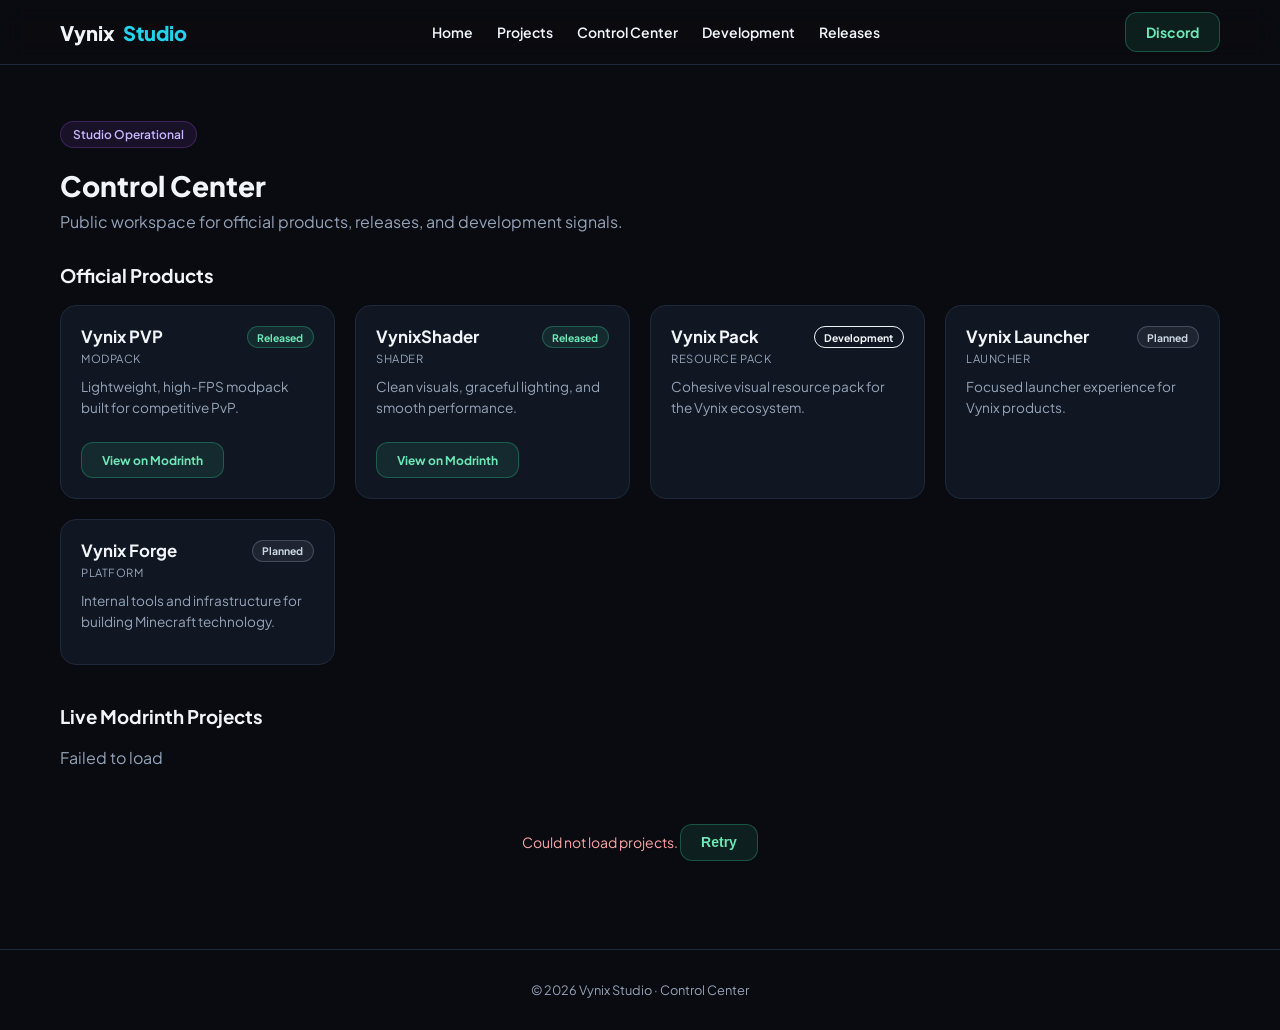
==== dashboard/index.html @ acf21849 "Add files via upload" ====
<!DOCTYPE html>
<html lang="en">
<head>
  <meta charset="UTF-8">
  <meta name="viewport" content="width=device-width, initial-scale=1.0">
  <title>Control Center | Vynix Studio</title>
  <link rel="preconnect" href="https://fonts.googleapis.com">
  <link href="https://fonts.googleapis.com/css2?family=Plus+Jakarta+Sans:wght@400;500;600;700;800&display=swap" rel="stylesheet">
  <link rel="stylesheet" href="https://cdnjs.cloudflare.com/ajax/libs/font-awesome/6.5.1/css/all.min.css">
  <link rel="stylesheet" href="../css/style.css">
</head>
<body>
  <header class="header">
    <div class="container nav">
      <a href="../index.html" class="logo">Vynix <span>Studio</span></a>
      <nav class="nav-links">
        <a href="../index.html">Home</a>
        <a href="../projects/index.html">Projects</a>
        <a href="index.html">Control Center</a>
        <a href="../development/index.html">Development</a>
        <a href="../releases/index.html">Releases</a>
      </nav>
      <a href="https://discord.gg/BH5TcybwG4" target="_blank" class="btn btn-secondary">Discord</a>
    </div>
  </header>

  <main class="section">
    <div class="container">
      <div class="badge">Studio Operational</div>
      <h2>Control Center</h2>
      <p class="section-subtitle">Public workspace for official products, releases, and development signals.</p>

      <h3 style="margin-top:2rem;">Official Products</h3>
      <div id="official-products-grid" class="grid grid-3" style="margin-bottom:2.5rem;"></div>

      <h3>Live Modrinth Projects</h3>
      <p id="creator-projects-status" class="section-subtitle" style="margin-bottom:1rem;">Loading...</p>
      <div id="creator-projects-grid" class="grid grid-2"></div>
    </div>
  </main>

  <footer class="footer">
    <div class="container">© 2026 Vynix Studio · Control Center</div>
  </footer>
  <script src="../js/main.js"></script>
</body>
</html>
---- css/style.css ----
/* Vynix Studio – Shared Styles */
:root {
  --bg: #0a0b10;
  --bg-elevated: #111722;
  --border: #1e293b;
  --text: #f1f5f9;
  --text-muted: #94a3b8;
  --cyan: #22d3ee;
  --purple: #a855f7;
  --emerald: #34d399;
  --amber: #fbbf24;
}

* { box-sizing: border-box; }
html, body { margin: 0; padding: 0; background: var(--bg); color: var(--text); font-family: "Plus Jakarta Sans", system-ui, sans-serif; }
a { color: inherit; text-decoration: none; }
img { max-width: 100%; height: auto; }

.container { max-width: 1200px; margin: 0 auto; padding: 0 1.25rem; }
.header { border-bottom: 1px solid var(--border); background: rgba(10,11,16,0.9); backdrop-filter: blur(12px); position: sticky; top: 0; z-index: 50; }
.nav { display: flex; align-items: center; justify-content: space-between; height: 64px; }
.logo { font-weight: 800; font-size: 1.25rem; display: flex; align-items: center; gap: 0.5rem; }
.logo span { color: var(--cyan); }
.nav-links { display: flex; gap: 1.5rem; font-size: 0.875rem; font-weight: 600; }
.nav-links a:hover { color: var(--cyan); }
.btn { display: inline-flex; align-items: center; gap: 0.5rem; padding: 0.6rem 1.25rem; border-radius: 0.75rem; font-weight: 700; font-size: 0.875rem; border: none; cursor: pointer; transition: 0.15s; }
.btn-primary { background: linear-gradient(to right, #9333ea, #06b6d4); color: white; }
.btn-secondary { background: rgba(52,211,153,0.1); border: 1px solid rgba(52,211,153,0.3); color: #6ee7b7; }
.btn:hover { transform: translateY(-1px); }

.hero { padding: 5rem 0 4rem; text-align: center; border-bottom: 1px solid var(--border); }
.hero h1 { font-size: clamp(2.25rem, 5vw, 4.5rem); font-weight: 800; line-height: 1.1; margin: 0 0 1rem; }
.hero p { color: var(--text-muted); max-width: 36rem; margin: 0 auto 2rem; font-size: 1.05rem; }
.badge { display: inline-flex; align-items: center; gap: 0.4rem; background: rgba(168,85,247,0.1); border: 1px solid rgba(168,85,247,0.25); color: #c4b5fd; font-size: 0.75rem; font-weight: 600; padding: 0.3rem 0.75rem; border-radius: 9999px; margin-bottom: 1.25rem; }

.section { padding: 3.5rem 0; }
.section h2 { font-size: 1.75rem; font-weight: 800; margin: 0 0 0.5rem; }
.section-subtitle { color: var(--text-muted); margin: 0 0 2rem; }

.grid { display: grid; gap: 1.25rem; }
.grid-2 { grid-template-columns: repeat(auto-fit, minmax(280px, 1fr)); }
.grid-3 { grid-template-columns: repeat(auto-fit, minmax(240px, 1fr)); }

.card { background: var(--bg-elevated); border: 1px solid var(--border); border-radius: 1rem; padding: 1.25rem; transition: 0.2s; }
.card:hover { border-color: rgba(34,211,238,0.4); transform: translateY(-2px); }
.card h3 { margin: 0 0 0.25rem; font-size: 1.05rem; }
.card .type { font-size: 0.7rem; color: var(--text-muted); text-transform: uppercase; letter-spacing: 0.05em; }
.card p { color: var(--text-muted); font-size: 0.85rem; line-height: 1.5; margin: 0.75rem 0; }
.stats { display: flex; gap: 1rem; font-size: 0.7rem; font-weight: 600; color: #64748b; }
.project-icon { width: 48px; height: 48px; border-radius: 0.75rem; object-fit: cover; background: #000; }

.footer { border-top: 1px solid var(--border); padding: 2rem 0; text-align: center; color: var(--text-muted); font-size: 0.8rem; }
.footer a { color: var(--cyan); }

.status-pill { display: inline-flex; align-items: center; gap: 0.35rem; padding: 0.2rem 0.6rem; border-radius: 9999px; font-size: 0.65rem; font-weight: 700; border: 1px solid; }
.status-released { background: rgba(52,211,153,0.1); color: #6ee7b7; border-color: rgba(52,211,153,0.3); }
.status-dev { background: rgba(59,130,246,0.1); color: #93c5fd; border-color: rgba(59,130,246,0.3); }
.status-planned { background: rgba(148,163,184,0.1); color: #cbd5e1; border-color: rgba(148,163,184,0.3); }

.loading { color: var(--text-muted); font-size: 0.875rem; padding: 2rem; text-align: center; }
.error { color: #fca5a5; }

@media (max-width: 768px) {
  .nav-links { display: none; }
  .hero { padding: 3rem 0; }
}
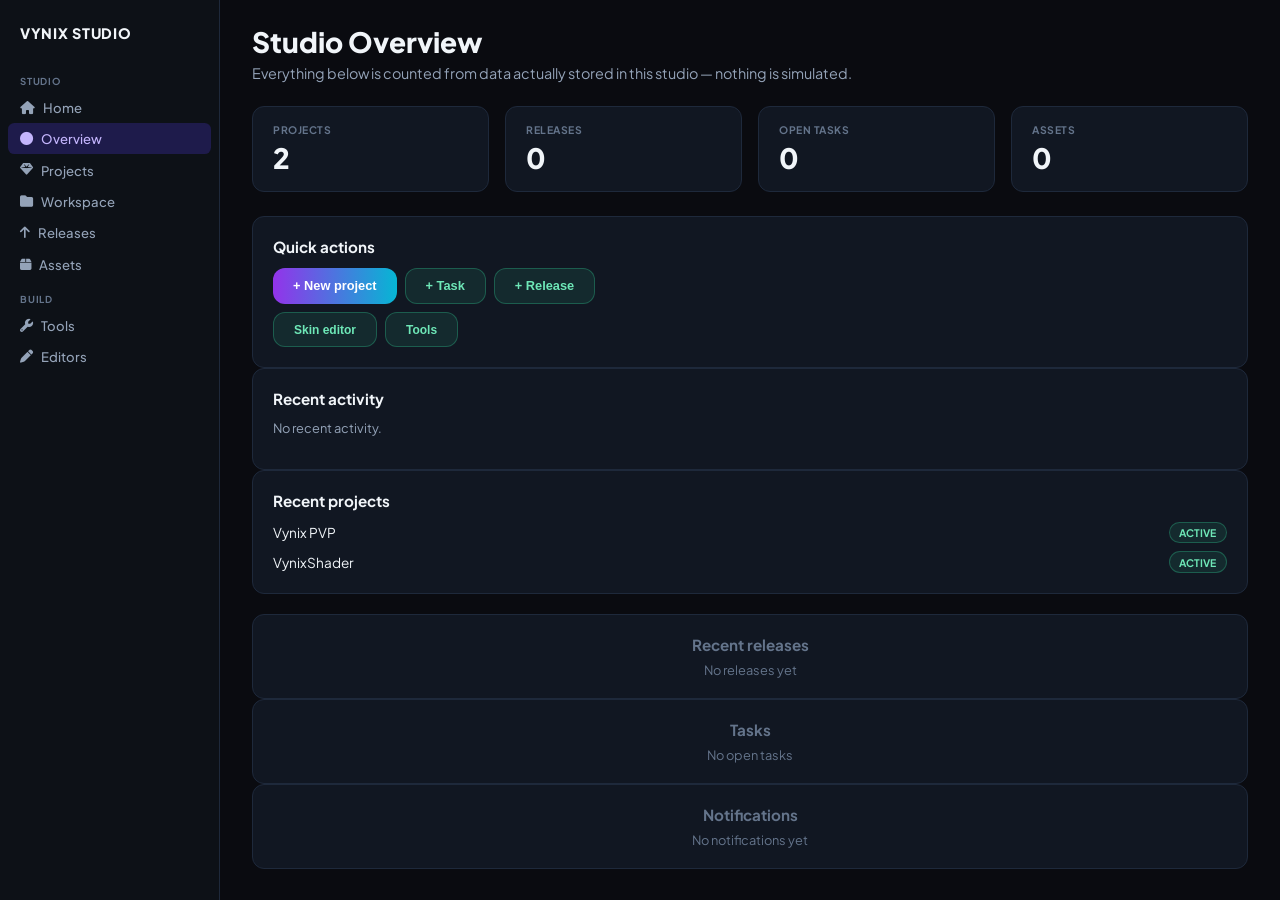
==== commit 87532a47: "Add files via upload" ====
--- a/dashboard/index.html
+++ b/dashboard/index.html
@@ -3,45 +3,72 @@
 <head>
   <meta charset="UTF-8">
   <meta name="viewport" content="width=device-width, initial-scale=1.0">
-  <title>Control Center | Vynix Studio</title>
+  <title>Overview | Vynix Studio</title>
   <link rel="preconnect" href="https://fonts.googleapis.com">
   <link href="https://fonts.googleapis.com/css2?family=Plus+Jakarta+Sans:wght@400;500;600;700;800&display=swap" rel="stylesheet">
   <link rel="stylesheet" href="https://cdnjs.cloudflare.com/ajax/libs/font-awesome/6.5.1/css/all.min.css">
   <link rel="stylesheet" href="../css/style.css">
+  <link rel="stylesheet" href="dash.css">
 </head>
 <body>
-  <header class="header">
-    <div class="container nav">
-      <a href="../index.html" class="logo">Vynix <span>Studio</span></a>
-      <nav class="nav-links">
-        <a href="../index.html">Home</a>
-        <a href="../projects/index.html">Projects</a>
-        <a href="index.html">Control Center</a>
-        <a href="../development/index.html">Development</a>
-        <a href="../releases/index.html">Releases</a>
-      </nav>
-      <a href="https://discord.gg/BH5TcybwG4" target="_blank" class="btn btn-secondary">Discord</a>
+  <aside class="sidebar">
+    <div class="sidebar-logo">VYNIX STUDIO</div>
+    <div class="sidebar-section">Studio</div>
+    <a href="../index.html"><i class="fa-solid fa-house"></i> Home</a>
+    <a href="index.html" class="active"><i class="fa-solid fa-circle"></i> Overview</a>
+    <a href="projects.html"><i class="fa-solid fa-gem"></i> Projects</a>
+    <a href="workspace.html"><i class="fa-solid fa-folder"></i> Workspace</a>
+    <a href="releases.html"><i class="fa-solid fa-arrow-up"></i> Releases</a>
+    <a href="assets.html"><i class="fa-solid fa-box"></i> Assets</a>
+    <div class="sidebar-section">Build</div>
+    <a href="tools.html"><i class="fa-solid fa-wrench"></i> Tools</a>
+    <a href="editors.html"><i class="fa-solid fa-pen"></i> Editors</a>
+  </aside>
+  <main class="main-content">
+    <div class="page-header">
+      <h1>Studio Overview</h1>
+      <p>Everything below is counted from data actually stored in this studio — nothing is simulated.</p>
     </div>
-  </header>
-
-  <main class="section">
-    <div class="container">
-      <div class="badge">Studio Operational</div>
-      <h2>Control Center</h2>
-      <p class="section-subtitle">Public workspace for official products, releases, and development signals.</p>
-
-      <h3 style="margin-top:2rem;">Official Products</h3>
-      <div id="official-products-grid" class="grid grid-3" style="margin-bottom:2.5rem;"></div>
-
-      <h3>Live Modrinth Projects</h3>
-      <p id="creator-projects-status" class="section-subtitle" style="margin-bottom:1rem;">Loading...</p>
-      <div id="creator-projects-grid" class="grid grid-2"></div>
+    <div class="stats-row">
+      <div class="stat-card"><div class="stat-label">PROJECTS</div><div class="stat-value">2</div></div>
+      <div class="stat-card"><div class="stat-label">RELEASES</div><div class="stat-value">0</div></div>
+      <div class="stat-card"><div class="stat-label">OPEN TASKS</div><div class="stat-value">0</div></div>
+      <div class="stat-card"><div class="stat-label">ASSETS</div><div class="stat-value">0</div></div>
+    </div>
+    <div class="grid-3" style="margin-top:1.5rem;">
+      <div class="panel">
+        <h3>Quick actions</h3>
+        <div style="display:flex;gap:0.5rem;flex-wrap:wrap;margin-top:0.75rem;">
+          <button class="btn btn-primary" style="font-size:0.8rem;">+ New project</button>
+          <button class="btn btn-secondary" style="font-size:0.8rem;">+ Task</button>
+          <button class="btn btn-secondary" style="font-size:0.8rem;">+ Release</button>
+        </div>
+        <div style="display:flex;gap:0.5rem;margin-top:0.5rem;">
+          <button class="btn btn-secondary" style="font-size:0.75rem;">Skin editor</button>
+          <button class="btn btn-secondary" style="font-size:0.75rem;">Tools</button>
+        </div>
+      </div>
+      <div class="panel">
+        <h3>Recent activity</h3>
+        <p style="font-size:0.8rem;color:#94a3b8;margin-top:0.75rem;">No recent activity.</p>
+      </div>
+      <div class="panel">
+        <h3>Recent projects</h3>
+        <div style="margin-top:0.75rem;font-size:0.85rem;">
+          <div style="display:flex;justify-content:space-between;align-items:center;margin-bottom:0.5rem;">
+            <span>Vynix PVP</span><span class="status-pill status-released">ACTIVE</span>
+          </div>
+          <div style="display:flex;justify-content:space-between;align-items:center;">
+            <span>VynixShader</span><span class="status-pill status-released">ACTIVE</span>
+          </div>
+        </div>
+      </div>
+    </div>
+    <div class="grid-3" style="margin-top:1.25rem;">
+      <div class="panel empty-state"><h3>Recent releases</h3><p>No releases yet</p></div>
+      <div class="panel empty-state"><h3>Tasks</h3><p>No open tasks</p></div>
+      <div class="panel empty-state"><h3>Notifications</h3><p>No notifications yet</p></div>
     </div>
   </main>
-
-  <footer class="footer">
-    <div class="container">© 2026 Vynix Studio · Control Center</div>
-  </footer>
-  <script src="../js/main.js"></script>
 </body>
 </html>
--- a/dashboard/dash.css
+++ b/dashboard/dash.css
@@ -0,0 +1,30 @@
+.sidebar { width: 220px; background: #0d1117; border-right: 1px solid #1e293b; padding: 1rem 0.5rem; flex-shrink: 0; position: sticky; top: 0; height: 100vh; overflow-y: auto; }
+.sidebar-logo { font-weight: 800; font-size: 0.9rem; padding: 0.5rem 0.75rem 1.25rem; letter-spacing: 0.05em; }
+.sidebar-section { font-size: 0.6rem; font-weight: 700; color: #64748b; text-transform: uppercase; letter-spacing: 0.08em; padding: 0.8rem 0.75rem 0.3rem; }
+.sidebar a { display: flex; align-items: center; gap: 0.5rem; padding: 0.45rem 0.75rem; border-radius: 0.4rem; font-size: 0.82rem; font-weight: 500; color: #94a3b8; }
+.sidebar a:hover, .sidebar a.active { background: #1e293b; color: #f1f5f9; }
+.sidebar a.active { background: #1e1b4b; color: #c4b5fd; }
+body { display: flex; min-height: 100vh; margin: 0; background: #0a0b10; }
+.main-content { flex: 1; padding: 1.5rem 2rem; overflow-y: auto; }
+.page-header h1 { font-size: 1.75rem; font-weight: 800; margin: 0 0 0.3rem; }
+.page-header p { color: #94a3b8; font-size: 0.9rem; margin: 0 0 1.5rem; }
+.stats-row { display: grid; grid-template-columns: repeat(4, 1fr); gap: 1rem; }
+.stat-card { background: #111722; border: 1px solid #1e293b; border-radius: 0.75rem; padding: 1rem 1.25rem; }
+.stat-label { font-size: 0.65rem; font-weight: 700; color: #64748b; letter-spacing: 0.05em; }
+.stat-value { font-size: 1.75rem; font-weight: 800; margin-top: 0.25rem; }
+.panel { background: #111722; border: 1px solid #1e293b; border-radius: 0.75rem; padding: 1.25rem; }
+.panel h3 { margin: 0; font-size: 0.95rem; }
+.empty-state { text-align: center; color: #64748b; }
+.empty-state p { margin: 0.5rem 0 0; font-size: 0.8rem; }
+.tool-card, .editor-card { background: #111722; border: 1px solid #1e293b; border-radius: 0.75rem; padding: 1.25rem; }
+.tool-card h3, .editor-card h3 { margin: 0.5rem 0 0.25rem; font-size: 0.95rem; }
+.tool-card p, .editor-card p { margin: 0; font-size: 0.8rem; color: #94a3b8; }
+.kanban { display: grid; grid-template-columns: repeat(4, 1fr); gap: 1rem; }
+.kanban-col { background: #111722; border: 1px solid #1e293b; border-radius: 0.75rem; padding: 1rem; min-height: 120px; }
+.kanban-col h4 { margin: 0 0 0.5rem; font-size: 0.85rem; }
+.drop-zone { border: 2px dashed #1e293b; border-radius: 0.75rem; padding: 3rem 1rem; text-align: center; color: #64748b; margin-bottom: 1rem; }
+@media (max-width: 900px) {
+  body { flex-direction: column; }
+  .sidebar { width: 100%; height: auto; }
+  .stats-row, .kanban { grid-template-columns: 1fr 1fr; }
+}
